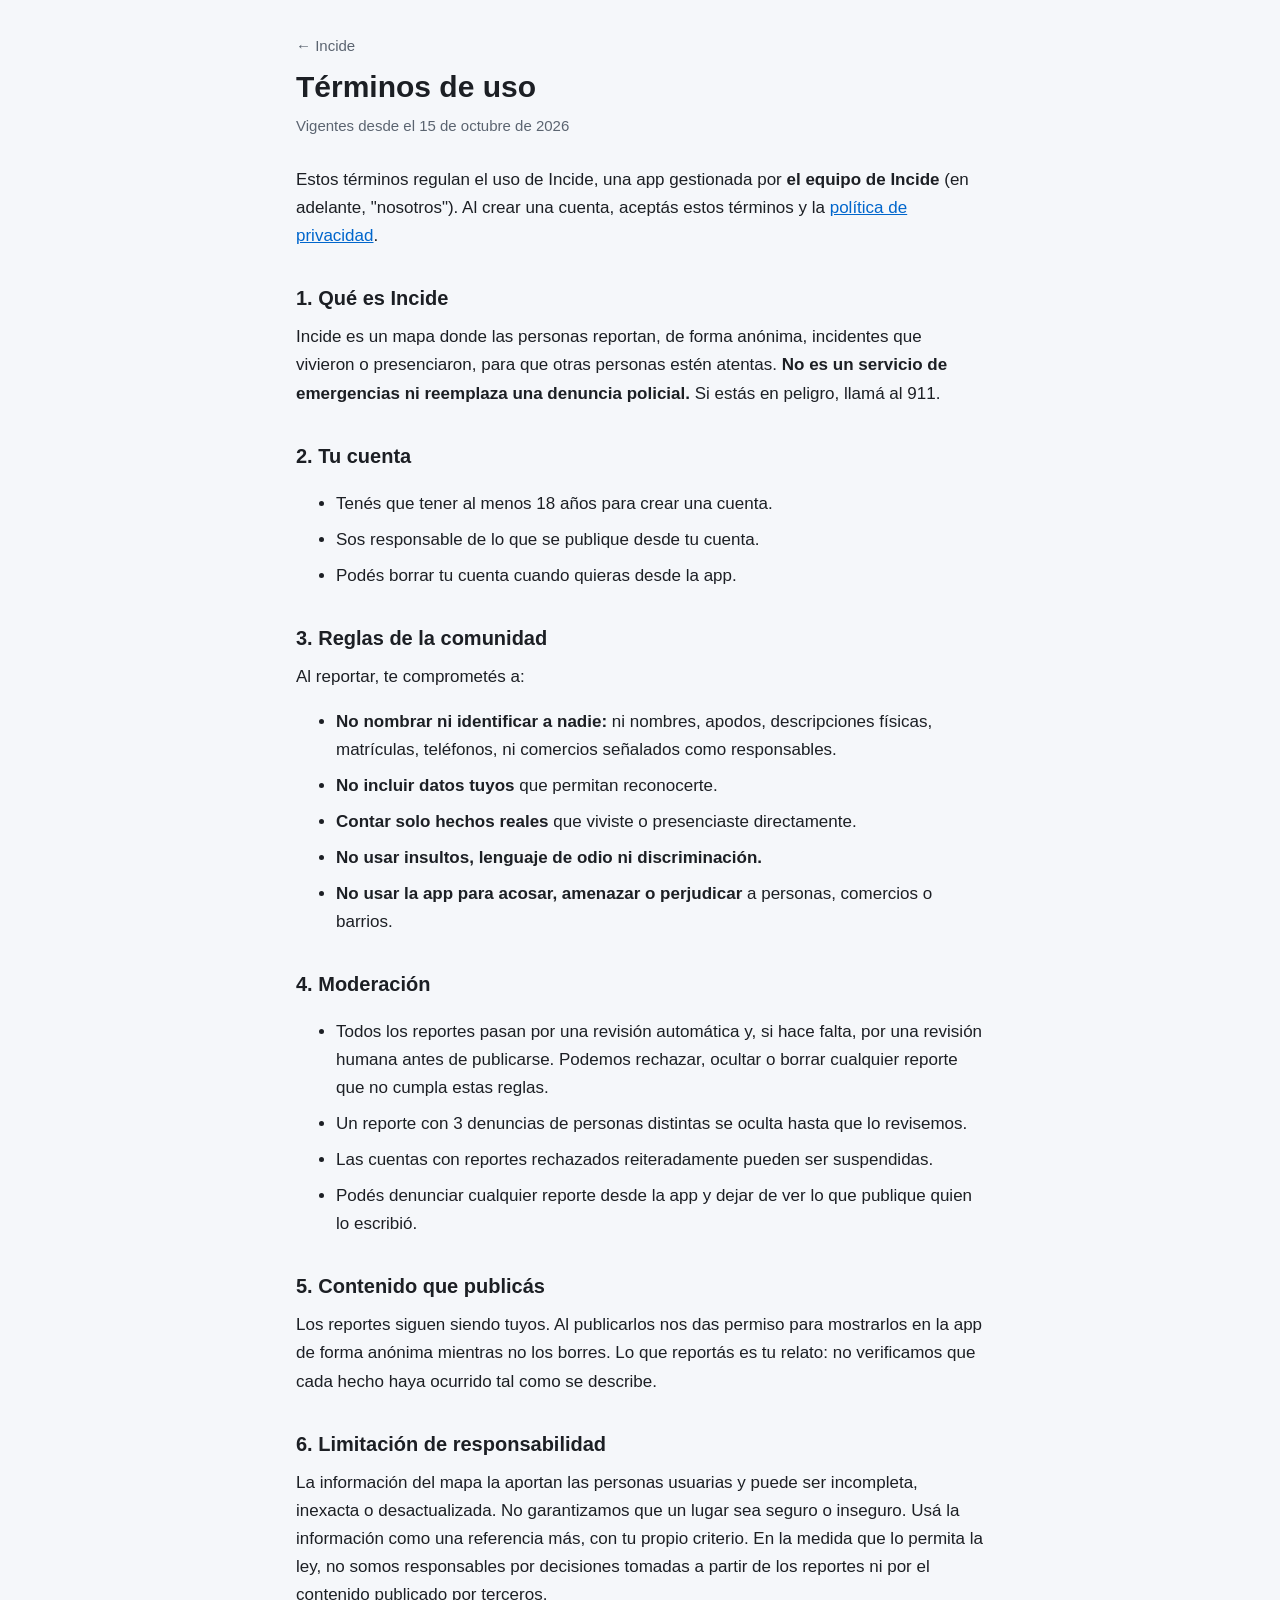
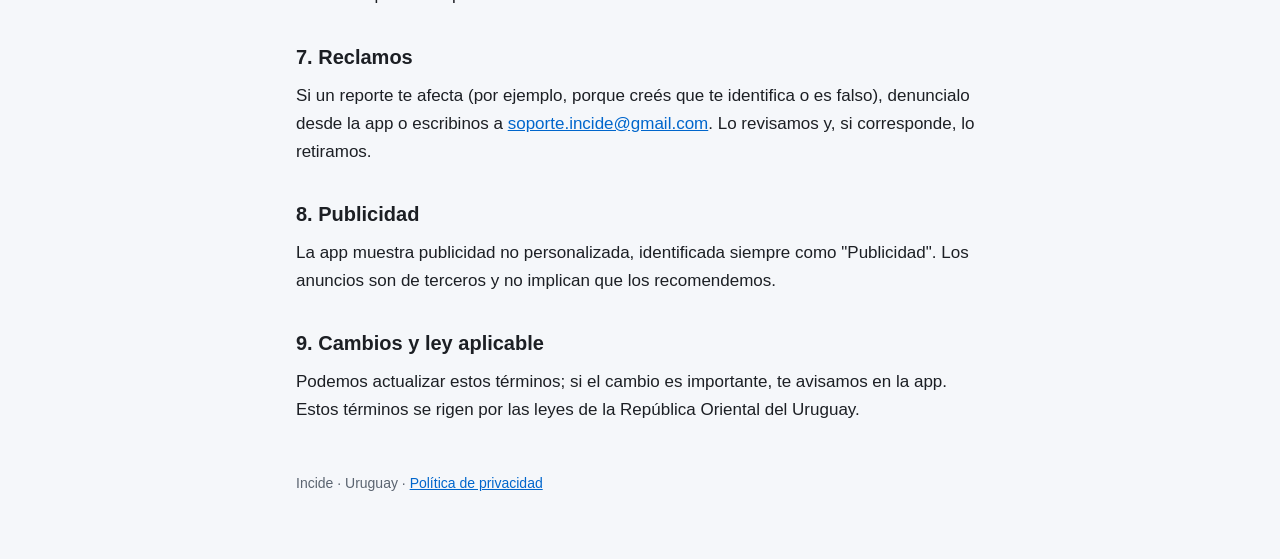
==== terminos.html @ 4ef8f98d "Páginas de soporte, privacidad y términos" ====
<!doctype html>
<html lang="es-UY">
<head>
  <meta charset="utf-8">
  <meta name="viewport" content="width=device-width, initial-scale=1">
  <title>Incide · Términos de uso</title>
  <link rel="stylesheet" href="estilo.css">
</head>
<body>
<main>
  <header>
    <a href="index.html">← Incide</a>
    <h1>Términos de uso</h1>
    <p class="fecha">Vigentes desde el 15 de octubre de 2026</p>
  </header>

  <p>Estos términos regulan el uso de Incide, una app gestionada por <strong>el equipo de Incide</strong> (en adelante, "nosotros"). Al crear una cuenta, aceptás estos términos y la <a href="privacidad.html">política de privacidad</a>.</p>

  <h2>1. Qué es Incide</h2>
  <p>Incide es un mapa donde las personas reportan, de forma anónima, incidentes que vivieron o presenciaron, para que otras personas estén atentas. <strong>No es un servicio de emergencias ni reemplaza una denuncia policial.</strong> Si estás en peligro, llamá al 911.</p>

  <h2>2. Tu cuenta</h2>
  <ul>
    <li>Tenés que tener al menos 18 años para crear una cuenta.</li>
    <li>Sos responsable de lo que se publique desde tu cuenta.</li>
    <li>Podés borrar tu cuenta cuando quieras desde la app.</li>
  </ul>

  <h2>3. Reglas de la comunidad</h2>
  <p>Al reportar, te comprometés a:</p>
  <ul>
    <li><strong>No nombrar ni identificar a nadie:</strong> ni nombres, apodos, descripciones físicas, matrículas, teléfonos, ni comercios señalados como responsables.</li>
    <li><strong>No incluir datos tuyos</strong> que permitan reconocerte.</li>
    <li><strong>Contar solo hechos reales</strong> que viviste o presenciaste directamente.</li>
    <li><strong>No usar insultos, lenguaje de odio ni discriminación.</strong></li>
    <li><strong>No usar la app para acosar, amenazar o perjudicar</strong> a personas, comercios o barrios.</li>
  </ul>

  <h2>4. Moderación</h2>
  <ul>
    <li>Todos los reportes pasan por una revisión automática y, si hace falta, por una revisión humana antes de publicarse. Podemos rechazar, ocultar o borrar cualquier reporte que no cumpla estas reglas.</li>
    <li>Un reporte con 3 denuncias de personas distintas se oculta hasta que lo revisemos.</li>
    <li>Las cuentas con reportes rechazados reiteradamente pueden ser suspendidas.</li>
    <li>Podés denunciar cualquier reporte desde la app y dejar de ver lo que publique quien lo escribió.</li>
  </ul>

  <h2>5. Contenido que publicás</h2>
  <p>Los reportes siguen siendo tuyos. Al publicarlos nos das permiso para mostrarlos en la app de forma anónima mientras no los borres. Lo que reportás es tu relato: no verificamos que cada hecho haya ocurrido tal como se describe.</p>

  <h2>6. Limitación de responsabilidad</h2>
  <p>La información del mapa la aportan las personas usuarias y puede ser incompleta, inexacta o desactualizada. No garantizamos que un lugar sea seguro o inseguro. Usá la información como una referencia más, con tu propio criterio. En la medida que lo permita la ley, no somos responsables por decisiones tomadas a partir de los reportes ni por el contenido publicado por terceros.</p>

  <h2>7. Reclamos</h2>
  <p>Si un reporte te afecta (por ejemplo, porque creés que te identifica o es falso), denuncialo desde la app o escribinos a <a href="mailto:soporte.incide@gmail.com">soporte.incide@gmail.com</a>. Lo revisamos y, si corresponde, lo retiramos.</p>

  <h2>8. Publicidad</h2>
  <p>La app muestra publicidad no personalizada, identificada siempre como "Publicidad". Los anuncios son de terceros y no implican que los recomendemos.</p>

  <h2>9. Cambios y ley aplicable</h2>
  <p>Podemos actualizar estos términos; si el cambio es importante, te avisamos en la app. Estos términos se rigen por las leyes de la República Oriental del Uruguay.</p>

  <footer>Incide · Uruguay · <a href="privacidad.html">Política de privacidad</a></footer>
</main>
</body>
</html>
---- estilo.css ----
:root {
  --fondo: #f5f7fa;
  --texto: #1c1f24;
  --suave: #5b6470;
  --acento: #0066cc;
  --tarjeta: #ffffff;
  --borde: #e2e6eb;
}

@media (prefers-color-scheme: dark) {
  :root {
    --fondo: #111317;
    --texto: #eceff3;
    --suave: #a4acb6;
    --acento: #4da3ff;
    --tarjeta: #1a1d22;
    --borde: #2b3038;
  }
}

* { box-sizing: border-box; }

body {
  margin: 0;
  background: var(--fondo);
  color: var(--texto);
  font: 17px/1.65 -apple-system, BlinkMacSystemFont, "Segoe UI", Roboto, sans-serif;
}

main {
  max-width: 720px;
  margin: 0 auto;
  padding: 32px 16px 64px;
}

header { margin-bottom: 28px; }
header a { color: var(--suave); text-decoration: none; font-size: 15px; }

h1 { font-size: 30px; line-height: 1.25; margin: 8px 0 4px; }
h2 { font-size: 20px; margin: 32px 0 8px; }
p, li { margin: 8px 0; }
a { color: var(--acento); }
.fecha { color: var(--suave); font-size: 15px; }

.tarjeta {
  background: var(--tarjeta);
  border: 1px solid var(--borde);
  border-radius: 16px;
  padding: 16px 20px;
  margin: 16px 0;
}

nav.paginas { display: flex; flex-wrap: wrap; gap: 12px; margin-top: 16px; }
nav.paginas a {
  background: var(--tarjeta);
  border: 1px solid var(--borde);
  border-radius: 999px;
  padding: 8px 16px;
  text-decoration: none;
}

footer { margin-top: 48px; color: var(--suave); font-size: 14px; }
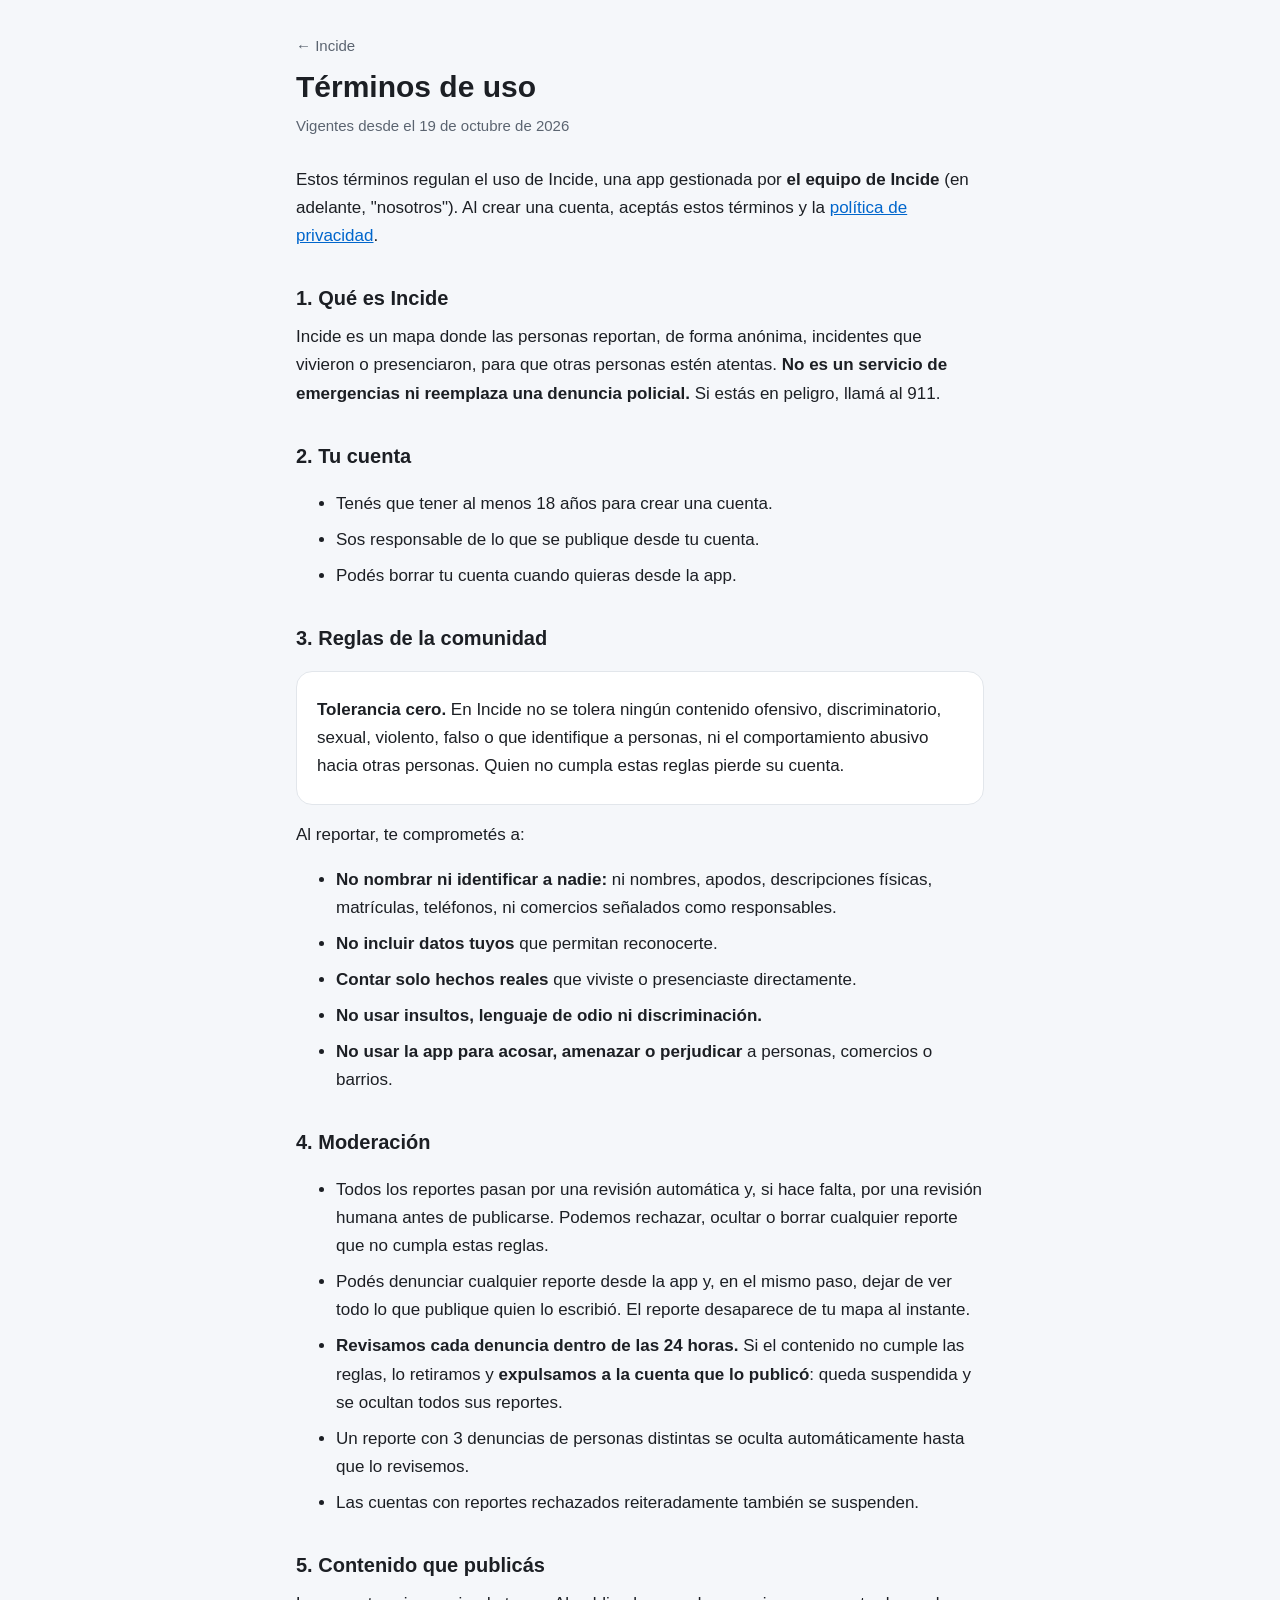
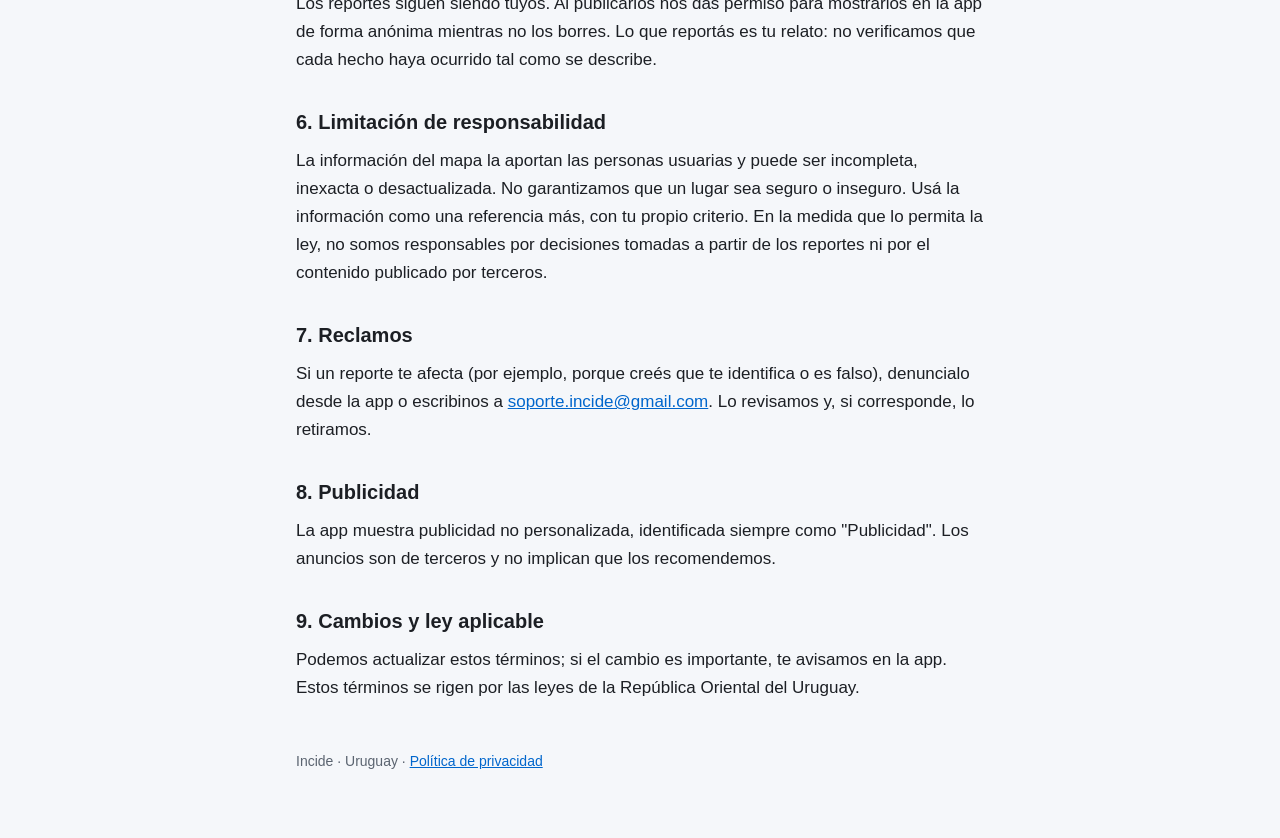
==== commit 10a3add5: "Términos: tolerancia cero, revisión de denuncias en 24 horas y expulsión" ====
--- a/terminos.html
+++ b/terminos.html
@@ -11,7 +11,7 @@
   <header>
     <a href="index.html">← Incide</a>
     <h1>Términos de uso</h1>
-    <p class="fecha">Vigentes desde el 15 de octubre de 2026</p>
+    <p class="fecha">Vigentes desde el 19 de octubre de 2026</p>
   </header>
 
   <p>Estos términos regulan el uso de Incide, una app gestionada por <strong>el equipo de Incide</strong> (en adelante, "nosotros"). Al crear una cuenta, aceptás estos términos y la <a href="privacidad.html">política de privacidad</a>.</p>
@@ -27,6 +27,9 @@
   </ul>
 
   <h2>3. Reglas de la comunidad</h2>
+  <div class="tarjeta">
+    <p><strong>Tolerancia cero.</strong> En Incide no se tolera ningún contenido ofensivo, discriminatorio, sexual, violento, falso o que identifique a personas, ni el comportamiento abusivo hacia otras personas. Quien no cumpla estas reglas pierde su cuenta.</p>
+  </div>
   <p>Al reportar, te comprometés a:</p>
   <ul>
     <li><strong>No nombrar ni identificar a nadie:</strong> ni nombres, apodos, descripciones físicas, matrículas, teléfonos, ni comercios señalados como responsables.</li>
@@ -39,9 +42,10 @@
   <h2>4. Moderación</h2>
   <ul>
     <li>Todos los reportes pasan por una revisión automática y, si hace falta, por una revisión humana antes de publicarse. Podemos rechazar, ocultar o borrar cualquier reporte que no cumpla estas reglas.</li>
-    <li>Un reporte con 3 denuncias de personas distintas se oculta hasta que lo revisemos.</li>
-    <li>Las cuentas con reportes rechazados reiteradamente pueden ser suspendidas.</li>
-    <li>Podés denunciar cualquier reporte desde la app y dejar de ver lo que publique quien lo escribió.</li>
+    <li>Podés denunciar cualquier reporte desde la app y, en el mismo paso, dejar de ver todo lo que publique quien lo escribió. El reporte desaparece de tu mapa al instante.</li>
+    <li><strong>Revisamos cada denuncia dentro de las 24 horas.</strong> Si el contenido no cumple las reglas, lo retiramos y <strong>expulsamos a la cuenta que lo publicó</strong>: queda suspendida y se ocultan todos sus reportes.</li>
+    <li>Un reporte con 3 denuncias de personas distintas se oculta automáticamente hasta que lo revisemos.</li>
+    <li>Las cuentas con reportes rechazados reiteradamente también se suspenden.</li>
   </ul>
 
   <h2>5. Contenido que publicás</h2>
